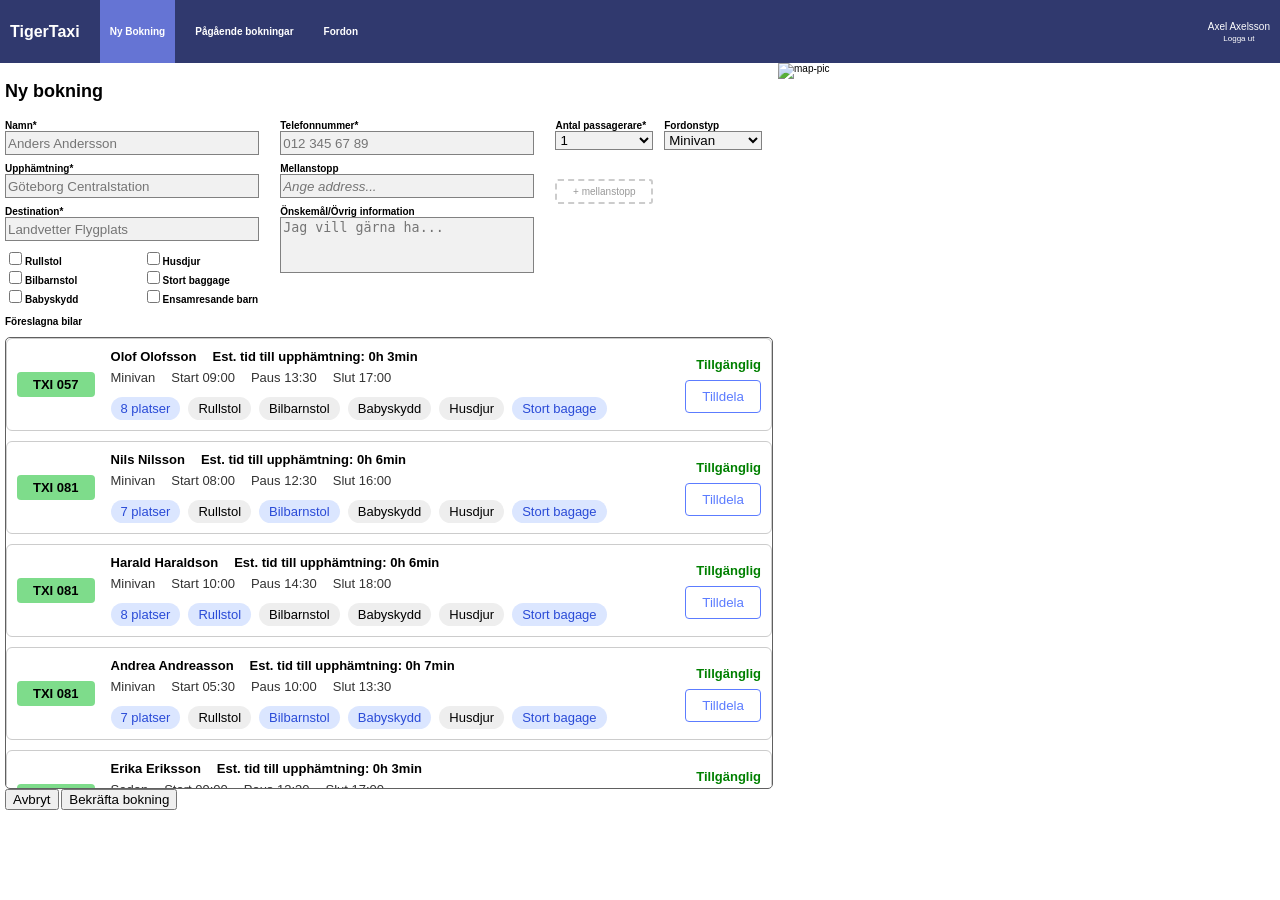
==== index.html @ eef797db "Lord help me" ====
<!DOCTYPE html>
<html lang="en">

<head>
    <meta charset="UTF-8">
    <meta name="viewport" content="width=device-width, initial-scale=1.0">
    <title>Document</title>
    <link rel="stylesheet" href="styles.css">
    <script src="script.js" defer></script>
</head>

<body>
    <div class="header">
        <div class="header-button" style="font-size: medium;">
            <p><b>TigerTaxi</b></p>
        </div>
        <div class="header-button" style="background-color: #6574d4;">
            <p><b>Ny Bokning</b></p>
        </div>
        <div class="header-button">
            <p><b>Pågående bokningar</b></p>
        </div>
        <div class="header-button">
            <p><b>Fordon</b></p>
        </div>
        <div class="header-button">
            <p>Axel Axelsson</p>
            <p class="small-text">Logga ut</p>
        </div>

    </div>
    <div class="main">
        <div class="booking-interface">
            <form action="">
                <p style="font-size: large;"><b>Ny bokning</b></p>
                <div class="forms">
                    <div class="form-1">
                        <label><b>Namn*</b> <br><input type="text" name="" id=""
                                placeholder="Anders Andersson"></label><br>
                        <label><b>Upphämtning*</b> <br><input type="text" name="" id=""
                                placeholder="Göteborg Centralstation"></label>
                        <br>
                        <label><b>Destination*</b> <br><input type="text" name="" id=""
                                placeholder="Landvetter Flygplats"></label>
                        <div class="checkboxes">
                            <label><input type="checkbox" name="" id=""><b>Rullstol</b></label>
                            <label><input type="checkbox" name="" id=""><b>Husdjur</b></label>
                            <label><input type="checkbox" name="" id=""><b>Bilbarnstol</b></label>
                            <label><input type="checkbox" name="" id=""><b>Stort baggage</b></label>
                            <label><input type="checkbox" name="" id=""><b>Babyskydd</b></label>
                            <label><input type="checkbox" name="" id=""><b>Ensamresande barn</b></label>
                        </div>
                    </div>
                    <div class="form-1">
                        <label><b>Telefonnummer*</b> <br><input type="text" name="" id=""
                                placeholder="012 345 67 89"></label><br>
                        <label><b>Mellanstopp</b> <br><input type="text" name="" id="" placeholder="Ange address..."
                                style="font-style:italic"></label><br>
                        <label><b>Önskemål/Övrig information</b> <br><textarea name="" id=""
                                placeholder="Jag vill gärna ha..."></textarea></label>
                    </div>
                    <div class="form-2">
                        <label><b>Antal passagerare*</b> <br>
                            <select name="antal-passagerare" id="">
                                <option value="1">1</option>
                                <option value="2">2</option>
                                <option value="3">3</option>
                                <option value="4">4</option>
                                <option value="5">5</option>
                                <option value="1">6</option>
                                <option value="2">7</option>
                                <option value="3">8</option>
                            </select>
                        </label><br>
                        <button class="add-stop">+ mellanstopp</button>
                    </div>
                    <div class="form-2">
                        <label><b>Fordonstyp</b> <br>
                            <select name="fordonstyp" id="">
                                <option value="minivan">Minivan</option>
                                <option value="suv">SUV</option>
                                <option value="skapbil">Skåpbil</option>
                                <option value="sedan">Sedan</option>
                                <option value="pansarvagn">Pansarvagn!!!</option>
                            </select>
                        </label><br>
                    </div>
                </div>
                <p><b>Föreslagna bilar</b></p>
                <div class="driver-select">
                    
                    <div class="card">
                        <div class="left">
                            <div class="vehicle-id">TXI 057</div>

                            <div class="content">
                                <div class="top-row">
                                    <span>Olof Olofsson</span>
                                    <span>Est. tid till upphämtning: 0h 3min</span>
                                </div>

                                <div class="meta">
                                    <span>Minivan</span>
                                    <span>Start 09:00</span>
                                    <span>Paus 13:30</span>
                                    <span>Slut 17:00</span>
                                </div>

                                <div class="tags">
                                    <span class="tag blue">8 platser</span>
                                    <span class="tag">Rullstol</span>
                                    <span class="tag">Bilbarnstol</span>
                                    <span class="tag">Babyskydd</span>
                                    <span class="tag">Husdjur</span>
                                    <span class="tag blue">Stort bagage</span>
                                </div>
                            </div>
                        </div>

                        <div class="right">
                            <div class="status">Tillgänglig</div>
                            <button class="btn">Tilldela</button>
                        </div>
                    </div>
                    <div class="card">
                        <div class="left">
                            <div class="vehicle-id">TXI 081</div>

                            <div class="content">
                                <div class="top-row">
                                    <span>Nils Nilsson</span>
                                    <span>Est. tid till upphämtning: 0h 6min</span>
                                </div>

                                <div class="meta">
                                    <span>Minivan</span>
                                    <span>Start 08:00</span>
                                    <span>Paus 12:30</span>
                                    <span>Slut 16:00</span>
                                </div>

                                <div class="tags">
                                    <span class="tag blue">7 platser</span>
                                    <span class="tag">Rullstol</span>
                                    <span class="tag blue">Bilbarnstol</span>
                                    <span class="tag">Babyskydd</span>
                                    <span class="tag">Husdjur</span>
                                    <span class="tag blue">Stort bagage</span>
                                </div>
                            </div>
                        </div>

                        <div class="right">
                            <div class="status">Tillgänglig</div>
                            <button class="btn">Tilldela</button>
                        </div>
                    </div>
                    <div class="card">
                        <div class="left">
                            <div class="vehicle-id">TXI 081</div>

                            <div class="content">
                                <div class="top-row">
                                    <span>Harald Haraldson</span>
                                    <span>Est. tid till upphämtning: 0h 6min</span>
                                </div>

                                <div class="meta">
                                    <span>Minivan</span>
                                    <span>Start 10:00</span>
                                    <span>Paus 14:30</span>
                                    <span>Slut 18:00</span>
                                </div>

                                <div class="tags">
                                    <span class="tag blue">8 platser</span>
                                    <span class="tag blue">Rullstol</span>
                                    <span class="tag">Bilbarnstol</span>
                                    <span class="tag">Babyskydd</span>
                                    <span class="tag">Husdjur</span>
                                    <span class="tag blue">Stort bagage</span>
                                </div>
                            </div>
                        </div>

                        <div class="right">
                            <div class="status">Tillgänglig</div>
                            <button class="btn">Tilldela</button>
                        </div>
                    </div>
                    <div class="card">
                        <div class="left">
                            <div class="vehicle-id">TXI 081</div>

                            <div class="content">
                                <div class="top-row">
                                    <span>Andrea Andreasson</span>
                                    <span>Est. tid till upphämtning: 0h 7min</span>
                                </div>

                                <div class="meta">
                                    <span>Minivan</span>
                                    <span>Start 05:30</span>
                                    <span>Paus 10:00</span>
                                    <span>Slut 13:30</span>
                                </div>

                                <div class="tags">
                                    <span class="tag blue">7 platser</span>
                                    <span class="tag">Rullstol</span>
                                    <span class="tag blue">Bilbarnstol</span>
                                    <span class="tag blue">Babyskydd</span>
                                    <span class="tag">Husdjur</span>
                                    <span class="tag blue">Stort bagage</span>
                                </div>
                            </div>
                        </div>

                        <div class="right">
                            <div class="status">Tillgänglig</div>
                            <button class="btn">Tilldela</button>
                        </div>
                    </div>
                    <div class="card">
                        <div class="left">
                            <div class="vehicle-id">TXI 057</div>

                            <div class="content">
                                <div class="top-row">
                                    <span>Erika Eriksson</span>
                                    <span>Est. tid till upphämtning: 0h 3min</span>
                                </div>

                                <div class="meta">
                                    <span>Sedan</span>
                                    <span>Start 09:00</span>
                                    <span>Paus 13:30</span>
                                    <span>Slut 17:00</span>
                                </div>

                                <div class="tags">
                                    <span class="tag blue">8 platser</span>
                                    <span class="tag">Rullstol</span>
                                    <span class="tag">Bilbarnstol</span>
                                    <span class="tag">Babyskydd</span>
                                    <span class="tag">Husdjur</span>
                                    <span class="tag blue">Stort bagage</span>
                                </div>
                            </div>
                        </div>

                        <div class="right">
                            <div class="status">Tillgänglig</div>
                            <button class="btn">Tilldela</button>
                        </div>
                    </div>
                </div>
                
                <button>Avbryt</button>
                <button>Bekräfta bokning</button>
            </form>
        </div>
        <div class="map">
            <img src="map.png" alt="map-pic">
        </div>
    </div>
</body>

</html>
---- styles.css ----
html, body {
    height: 100%;
    margin: 0;
    overflow: hidden;
}

body {
    margin: 0;
    padding: 0;
    font-size: x-small;
    font-family: 'Segoe UI', Tahoma, Geneva, Verdana, sans-serif
}

img {
    /* height: 100%; */
    width: 100%;
}

.header {
    display: flex;
    gap: 10px;
    background-color: #30396e;
    height: 7vh;
    color: white;
}

.header-button {
    display: flex;
    flex-direction: column;
    /* stack children vertically */
    justify-content: center;
    align-items: center;
    text-align: center;
    gap: 2px;
}

.header-button>p {
    margin-left: 10px;
    margin-right: 10px;
    margin-top: 0;
    margin-bottom: 0;
}

.header-button:last-child {
    text-align: left;
    margin-left: auto;

}

.small-text {
    font-size: 8px;
}

.main {
    display: flex;
    height: auto;
    width: 100%;
}

.booking-interface {
    width: 60%;
    margin-left: 5px;
    margin-right: 5px;
}

.forms {
    display: flex;
    flex-direction: row;
    width: 100%;

}

.form-1 {
    width: 41.75%;
}


.form-2 {
    width: 16.5%;
}

.map {
    overflow: hidden; /* prevents spill */
}

.checkboxes {
    display: grid;
    grid-template-columns: repeat(2, 1fr);
}

.add-stop {
    border: 2px dashed #ccc;
    background: transparent;
    padding: 5px 10px;
    color: #999;
    cursor: pointer;
    border-radius: 3px;
    font-size: 10px;
    margin-top: 29px;
    width: 90%;
}

input,
textarea,
select {
    background-color: #f1f1f1;
    border: 1px solid #818181;
}

textarea {
    resize: none;
    height: 50px;
    width: 90%;
    /* width: 250px; */
}

input[type='text'] {
    width: 90%;
    height: 20px;
    margin-bottom: 8px;
}

select {
    min-width: 20px;
    width: 90%;
}



/* Förarkort */


.driver-select{
    height:50vh;
    overflow-y: auto;
    border: solid rgb(96, 96, 96) 1px;
    border-radius: 5px;

}

.card {
    border: 1px solid #ccc;
    border-radius: 6px;
    padding: 10px;
    margin-bottom: 10px;
    display: flex;
    align-items: center;
    justify-content: space-between;
    font-size: small;
}

.card:hover {
    background: #e7ecff;
}

.left {
    display: flex;
    gap: 16px;
    align-items: center;
}

.vehicle-id {
    background: #7edc8b;
    padding: 5px 16px;
    border-radius: 4px;
    font-weight: bold;
}

.content {
    display: flex;
    flex-direction: column;
    gap: 6px;
}

.top-row {
    display: flex;
    gap: 16px;
    align-items: center;
    font-weight: bold;
}

.meta {
    display: flex;
    gap: 16px;
    color: #333;
}

.tags {
    display: flex;
    gap: 8px;
    margin-top: 6px;
}

.tag {
    padding: 4px 10px;
    border-radius: 16px;
    background: #eee;
    font-size: 13px;
}

.tag.blue {
    background: #dbe6ff;
    color: #2a4bd7;
}

.right {
    display: flex;
    flex-direction: column;
    align-items: flex-end;
    gap: 8px;
}

.status {
    color: green;
    font-weight: bold;
    text-align: center;
}

.btn {
    padding: 8px 16px;
    border-radius: 4px;
    border: 1px solid #5c7cff;
    background: transparent;
    color: #5c7cff;
    cursor: pointer;
}

.btn.filled {
    background: #5c7cff;
    color: #fff;
    border: none;
}
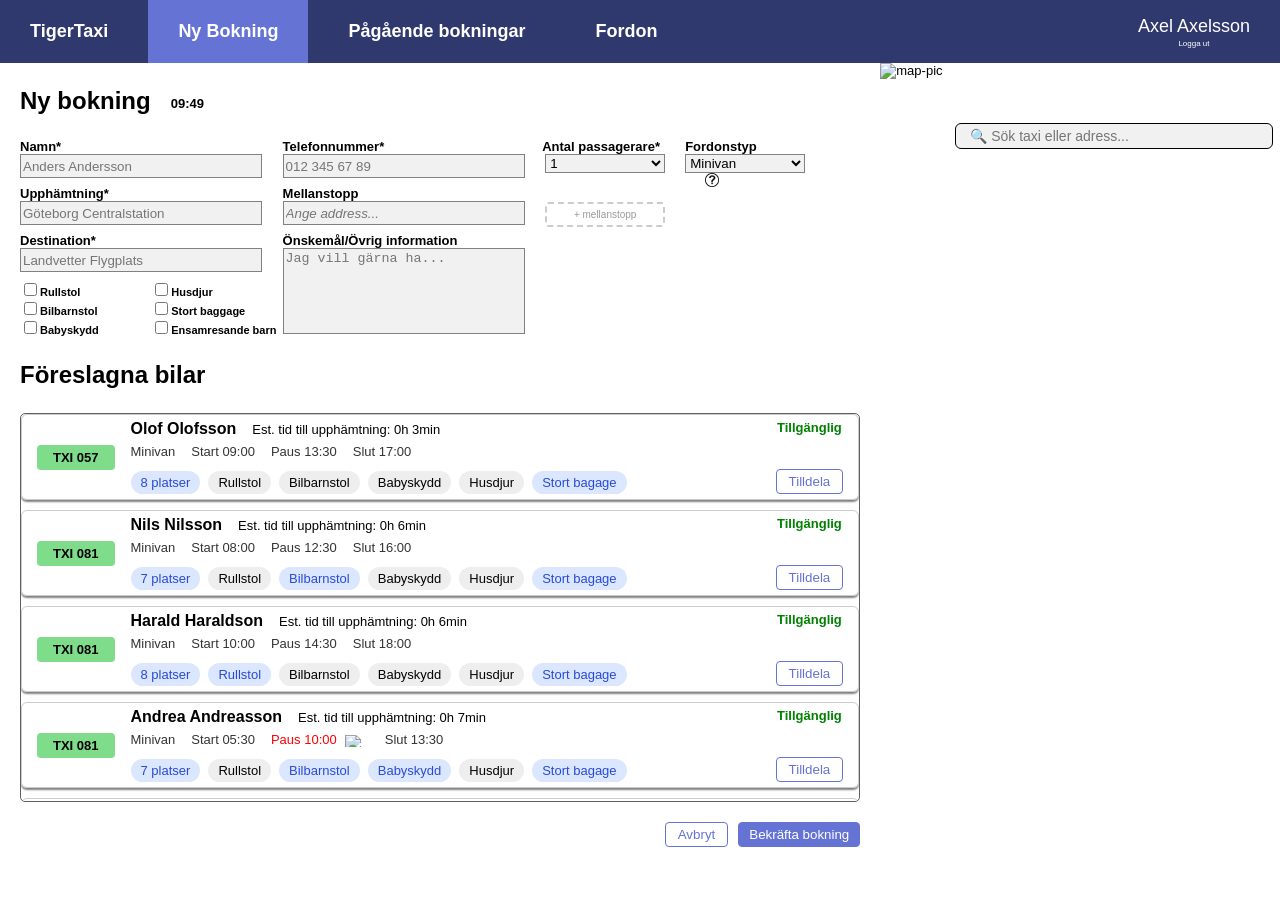
==== commit e9b6fb30: "Made confirmation.html a pop-up inside index.html" ====
--- a/index.html
+++ b/index.html
@@ -4,24 +4,24 @@
 <head>
     <meta charset="UTF-8">
     <meta name="viewport" content="width=device-width, initial-scale=1.0">
-    <title>Document</title>
+    <title>TigerTaxi</title>
     <link rel="stylesheet" href="styles.css">
     <script src="script.js" defer></script>
 </head>
 
 <body>
     <div class="header">
-        <div class="header-button" style="font-size: medium;">
+        <div class="header-button">
             <p><b>TigerTaxi</b></p>
         </div>
         <div class="header-button" style="background-color: #6574d4;">
-            <p><b>Ny Bokning</b></p>
+            <p><a href="index.html"><b>Ny Bokning</b></p></a>
         </div>
         <div class="header-button">
-            <p><b>Pågående bokningar</b></p>
+            <p><a href="ongoing-bookings.html"><b>Pågående bokningar</b></a></p>
         </div>
         <div class="header-button">
-            <p><b>Fordon</b></p>
+            <p><a href="vehicles.html"><b>Fordon</b></a></p>
         </div>
         <div class="header-button">
             <p>Axel Axelsson</p>
@@ -31,8 +31,11 @@
     </div>
     <div class="main">
         <div class="booking-interface">
-            <form action="">
-                <p style="font-size: large;"><b>Ny bokning</b></p>
+            <form>
+                <div class="form-header">
+                    <p style="font-size: x-large;"><b>Ny bokning</b></p>
+                    <p><b>09:49</b></p>
+                </div>
                 <div class="forms">
                     <div class="form-1">
                         <label><b>Namn*</b> <br><input type="text" name="" id=""
@@ -60,8 +63,8 @@
                                 placeholder="Jag vill gärna ha..."></textarea></label>
                     </div>
                     <div class="form-2">
-                        <label><b>Antal passagerare*</b> <br>
-                            <select name="antal-passagerare" id="">
+                        <label><b style="position: relative; right: 3px;">Antal passagerare*</b> <br>
+                            <select name="antal-passagerare">
                                 <option value="1">1</option>
                                 <option value="2">2</option>
                                 <option value="3">3</option>
@@ -83,19 +86,19 @@
                                 <option value="sedan">Sedan</option>
                                 <option value="pansarvagn">Pansarvagn!!!</option>
                             </select>
-                        </label><br>
+                        </label>
+                        <img src="questionmark.png" alt="question-mark" height="14px" style="margin-left: 20px;">
                     </div>
                 </div>
-                <p><b>Föreslagna bilar</b></p>
+                <p style="font-size: x-large;"><b>Föreslagna bilar</b></p>
                 <div class="driver-select">
-                    
                     <div class="card">
                         <div class="left">
                             <div class="vehicle-id">TXI 057</div>
 
                             <div class="content">
                                 <div class="top-row">
-                                    <span>Olof Olofsson</span>
+                                    <span class="driver-name">Olof Olofsson</span>
                                     <span>Est. tid till upphämtning: 0h 3min</span>
                                 </div>
 
@@ -118,7 +121,7 @@
                         </div>
 
                         <div class="right">
-                            <div class="status">Tillgänglig</div>
+                            <div class="status-available">Tillgänglig</div>
                             <button class="btn">Tilldela</button>
                         </div>
                     </div>
@@ -128,7 +131,7 @@
 
                             <div class="content">
                                 <div class="top-row">
-                                    <span>Nils Nilsson</span>
+                                    <span class="driver-name">Nils Nilsson</span>
                                     <span>Est. tid till upphämtning: 0h 6min</span>
                                 </div>
 
@@ -151,7 +154,7 @@
                         </div>
 
                         <div class="right">
-                            <div class="status">Tillgänglig</div>
+                            <div class="status-available">Tillgänglig</div>
                             <button class="btn">Tilldela</button>
                         </div>
                     </div>
@@ -161,7 +164,7 @@
 
                             <div class="content">
                                 <div class="top-row">
-                                    <span>Harald Haraldson</span>
+                                    <span class="driver-name">Harald Haraldson</span>
                                     <span>Est. tid till upphämtning: 0h 6min</span>
                                 </div>
 
@@ -184,7 +187,7 @@
                         </div>
 
                         <div class="right">
-                            <div class="status">Tillgänglig</div>
+                            <div class="status-available">Tillgänglig</div>
                             <button class="btn">Tilldela</button>
                         </div>
                     </div>
@@ -194,14 +197,15 @@
 
                             <div class="content">
                                 <div class="top-row">
-                                    <span>Andrea Andreasson</span>
+                                    <span class="driver-name">Andrea Andreasson</span>
                                     <span>Est. tid till upphämtning: 0h 7min</span>
                                 </div>
 
                                 <div class="meta">
                                     <span>Minivan</span>
                                     <span>Start 05:30</span>
-                                    <span>Paus 10:00</span>
+                                    <span style="color: red;">Paus 10:00</span><img src="alert.png" height="12px"
+                                        style="position: relative; right: 8px; top: 3px;">
                                     <span>Slut 13:30</span>
                                 </div>
 
@@ -217,7 +221,7 @@
                         </div>
 
                         <div class="right">
-                            <div class="status">Tillgänglig</div>
+                            <div class="status-available">Tillgänglig</div>
                             <button class="btn">Tilldela</button>
                         </div>
                     </div>
@@ -227,7 +231,7 @@
 
                             <div class="content">
                                 <div class="top-row">
-                                    <span>Erika Eriksson</span>
+                                    <span class="driver-name">Erika Eriksson</span>
                                     <span>Est. tid till upphämtning: 0h 3min</span>
                                 </div>
 
@@ -250,19 +254,68 @@
                         </div>
 
                         <div class="right">
-                            <div class="status">Tillgänglig</div>
+                            <div class="status-available">Tillgänglig</div>
                             <button class="btn">Tilldela</button>
                         </div>
                     </div>
                 </div>
-                
-                <button>Avbryt</button>
-                <button>Bekräfta bokning</button>
+
+                <div class="last-btns">
+                    <button class="btn">Avbryt</button>
+                    <button type="button" class="btn-filled" onclick="openPopup()">Bekräfta bokning</button>
+                </div>
             </form>
         </div>
         <div class="map">
             <img src="map.png" alt="map-pic">
-        </div>
+            <div id="map"></div>
+            <div class="map-search">
+                <input type="text" placeholder="🔍 Sök taxi eller adress..." />
+            </div>
+        </div>
+    </div>
+
+    <div class="overlay" id="overlay"></div>
+    
+    <div class="confirmation-popup" id="confirmation-popup">
+        <div class="confirmation-header">
+            <img src="checkmark.png" alt="checkmark" height="50px">
+            <h1>Bokning bekräftad</h1>
+            <p>BK-1042 | 2026-04-07 | 09:49</p>
+        </div>
+        <div class="confirmation-info">
+            <div class="info-item">
+                <p><b>Kund</b></p>
+                <p>Anders Andersson</p>
+                <p class="greyed-text">012 345 67 89</p>
+            </div>
+            <div class="info-item">
+                <p><b>Taxi</b></p>
+                <p>TXI 081 </p>
+                <p class="greyed-text">Nils Nilsson</p>
+            </div>
+            <div class="info-item">
+                <p><b>Passagerare</b></p>
+                <p>4</p>
+            </div>
+            <div class="info-item">
+                <p><b>Från</b></p>
+                <p>Göteborg Centralstation</p>
+            </div>
+            <div class="info-item">
+                <p><b>Till</b></p>
+                <p>Landvetter flygplats</p>
+            </div>
+        </div>
+        <br>
+        <div class="misc-info">
+            <p><b>Önskemål/Övrig information:</b></p>
+            <p>Bilbarnstol, Stort baggage</p>
+            <p class="greyed-text">Behöver två bilbarnstolar samt hjälp med baggage</p>
+        </div>
+        <br>
+        <button type="submit" class="btn-filled" onclick="closePopup()">OK</button>
+        <br><br>
     </div>
 </body>
 
--- a/styles.css
+++ b/styles.css
@@ -1,27 +1,26 @@
-html, body {
+html,
+body {
     height: 100%;
     margin: 0;
-    overflow: hidden;
+    /* overflow: hidden; */
 }
 
 body {
     margin: 0;
     padding: 0;
-    font-size: x-small;
-    font-family: 'Segoe UI', Tahoma, Geneva, Verdana, sans-serif
-}
-
-img {
-    /* height: 100%; */
-    width: 100%;
+    font-size: small;
+    font-family: 'Segoe UI', Tahoma, Geneva, Verdana, sans-serif;
 }
 
 .header {
     display: flex;
+    font-size: large;
     gap: 10px;
     background-color: #30396e;
     height: 7vh;
     color: white;
+    position: relative;
+    z-index: 100;
 }
 
 .header-button {
@@ -35,8 +34,8 @@
 }
 
 .header-button>p {
-    margin-left: 10px;
-    margin-right: 10px;
+    margin-left: 30px;
+    margin-right: 30px;
     margin-top: 0;
     margin-bottom: 0;
 }
@@ -47,40 +46,99 @@
 
 }
 
+.checkboxes {
+    font-size: 11px;
+}
+
 .small-text {
     font-size: 8px;
 }
 
 .main {
     display: flex;
-    height: auto;
-    width: 100%;
+    height: 93vh;
+    width: 100%;
+    min-height: 0;
 }
 
 .booking-interface {
-    width: 60%;
-    margin-left: 5px;
-    margin-right: 5px;
+    width: 70%;
+    /* margin-left: 5px;
+    margin-right: 5px; */
+    margin: 0 20px;
 }
 
 .forms {
     display: flex;
     flex-direction: row;
     width: 100%;
-
+    align-items: flex-start;
+}
+
+.form-header {
+    display: flex;
+    align-items: center;
+    gap: 20px;
+}
+
+.form-header p:nth-child(2) {
+    margin-top: 18px;
 }
 
 .form-1 {
-    width: 41.75%;
-}
-
+    width: 31.75%;
+}
 
 .form-2 {
-    width: 16.5%;
+    /* width: 18.25%; */
+    width: auto;
+    /* display: flex; */
+    /* align-items: center;
+    gap: 5px; */
+    margin-right: 20px;
+}
+
+select {
+    min-width: 20px;
+    width: 120px;
 }
 
 .map {
-    overflow: hidden; /* prevents spill */
+    width: 33.3%;
+    height: 100%;
+    overflow: hidden;
+    position: relative;
+}
+
+.map img {
+    width: 100%;
+    height: 100%;
+    object-fit: cover;
+    object-position: center;
+    /* keeps crop centered */
+}
+
+#map {
+    width: 100%;
+    height: 100%;
+}
+
+/* Search bar */
+.map-search {
+    position: absolute;
+    top: 60px;
+    left: 75px;
+    width: 80%;
+    z-index: 50;
+}
+
+.map-search input {
+    width: 100%;
+    padding: 2px 14px;
+    border-radius: 6px;
+    border: 1px solid black;
+    background: #f1f1f1;
+    font-size: 14px;
 }
 
 .checkboxes {
@@ -97,7 +155,7 @@
     border-radius: 3px;
     font-size: 10px;
     margin-top: 29px;
-    width: 90%;
+    width: 120px;
 }
 
 input,
@@ -109,7 +167,7 @@
 
 textarea {
     resize: none;
-    height: 50px;
+    height: 80px;
     width: 90%;
     /* width: 250px; */
 }
@@ -120,9 +178,9 @@
     margin-bottom: 8px;
 }
 
-select {
-    min-width: 20px;
-    width: 90%;
+a {
+    color: white;
+    text-decoration: none;
 }
 
 
@@ -130,23 +188,39 @@
 /* Förarkort */
 
 
-.driver-select{
-    height:50vh;
+.driver-select {
+    display: flex;
+    flex-direction: column;
+    max-height: 43vh;
     overflow-y: auto;
     border: solid rgb(96, 96, 96) 1px;
     border-radius: 5px;
-
+    gap: 10px;
+}
+
+.driver-select-large {
+    display: flex;
+    flex-direction: column;
+    max-height: 130vh;
+    overflow-y: auto;
+    border: solid rgb(96, 96, 96) 1px;
+    border-radius: 5px;
+    gap: 10px;
+}
+
+.driver-name {
+    font-size: medium;
+    font-weight: bold;
 }
 
 .card {
     border: 1px solid #ccc;
     border-radius: 6px;
-    padding: 10px;
-    margin-bottom: 10px;
-    display: flex;
-    align-items: center;
+    padding: 5px 15px;
+    display: flex;
+    align-items: stretch;
     justify-content: space-between;
-    font-size: small;
+    box-shadow: 0 2px 2px grey;
 }
 
 .card:hover {
@@ -157,6 +231,14 @@
     display: flex;
     gap: 16px;
     align-items: center;
+}
+
+.right {
+    display: flex;
+    flex-direction: column;
+    /* gap: 8px; */
+    justify-content: space-between;
+    /* height: 100%; */
 }
 
 .vehicle-id {
@@ -176,7 +258,6 @@
     display: flex;
     gap: 16px;
     align-items: center;
-    font-weight: bold;
 }
 
 .meta {
@@ -203,30 +284,132 @@
     color: #2a4bd7;
 }
 
-.right {
-    display: flex;
-    flex-direction: column;
-    align-items: flex-end;
-    gap: 8px;
-}
-
-.status {
+.status-available {
     color: green;
     font-weight: bold;
     text-align: center;
 }
 
+.status-busy {
+    color: #8e591d;
+    font-weight: bold;
+    font-size: medium;
+    text-align: center;
+}
+
+.wish {
+    background-color: #cdd3ee;
+    color: #454d70;
+    max-width: 270px;
+    padding: 5px 5px;
+    border-radius: 5px;
+}
+
+.wish p {
+    margin: 0;
+}
+
 .btn {
-    padding: 8px 16px;
+    padding: 4px 12px;
     border-radius: 4px;
-    border: 1px solid #5c7cff;
+    border: 1px solid #6574d4;
     background: transparent;
-    color: #5c7cff;
+    color: #6574d4;
     cursor: pointer;
-}
-
-.btn.filled {
-    background: #5c7cff;
-    color: #fff;
-    border: none;
+    /* margin-left: 10px; */
+    /* margin-right: 10px; */
+}
+
+.btn-filled {
+    padding: 4px 10px;
+    border-radius: 4px;
+    border: 1px solid #6574d4;
+    background: #6574d4;
+    color: white;
+    cursor: pointer;
+}
+
+.last-btns {
+    display: flex;
+    justify-content: right;
+    margin-top: 20px;
+    gap: 10px;
+}
+
+.vehicle-search {
+    display: flex;
+    gap: 20px;
+    width: 30%;
+    margin-bottom: 10px;
+}
+
+.vehicle-search select {
+    height: 25px;
+}
+
+
+/* overlay */
+
+.overlay {
+    display: none;
+    position: fixed;
+    top: 0;
+    left: 0;
+    width: 100%;
+    height: 100%;
+    background: rgba(0, 0, 0, 0.5);
+    z-index: 99;
+}
+
+
+/* confirmation-popup */
+
+.confirmation-popup {
+    z-index: 100;
+    visibility: hidden;
+    background-color: white;
+    position: relative;
+    left: 600px;
+    bottom: 780px;
+    border: 2px solid black;
+    width: 800px;
+    padding-top: 15px;
+    padding-left: 40px;
+}
+
+.confirmation-popup .btn-filled {
+    display: block;
+    margin-left: auto;
+    margin-right: 40px;
+}
+
+.confirmation-header {
+    text-align: center;
+}
+
+.confirmation-container img {
+    width: 20px;
+    height: auto;
+    margin-bottom: 0;
+}
+
+.confirmation-container h1 {
+    margin-top: 0;
+}
+
+.confirmation-container {}
+
+.confirmation-info {
+    margin: auto;
+    display: flex;
+    justify-content: center;
+    flex-direction: row;
+}
+
+.info-item {
+    width: 300px;
+}
+
+.greyed-text {
+    color: #818181;
 }
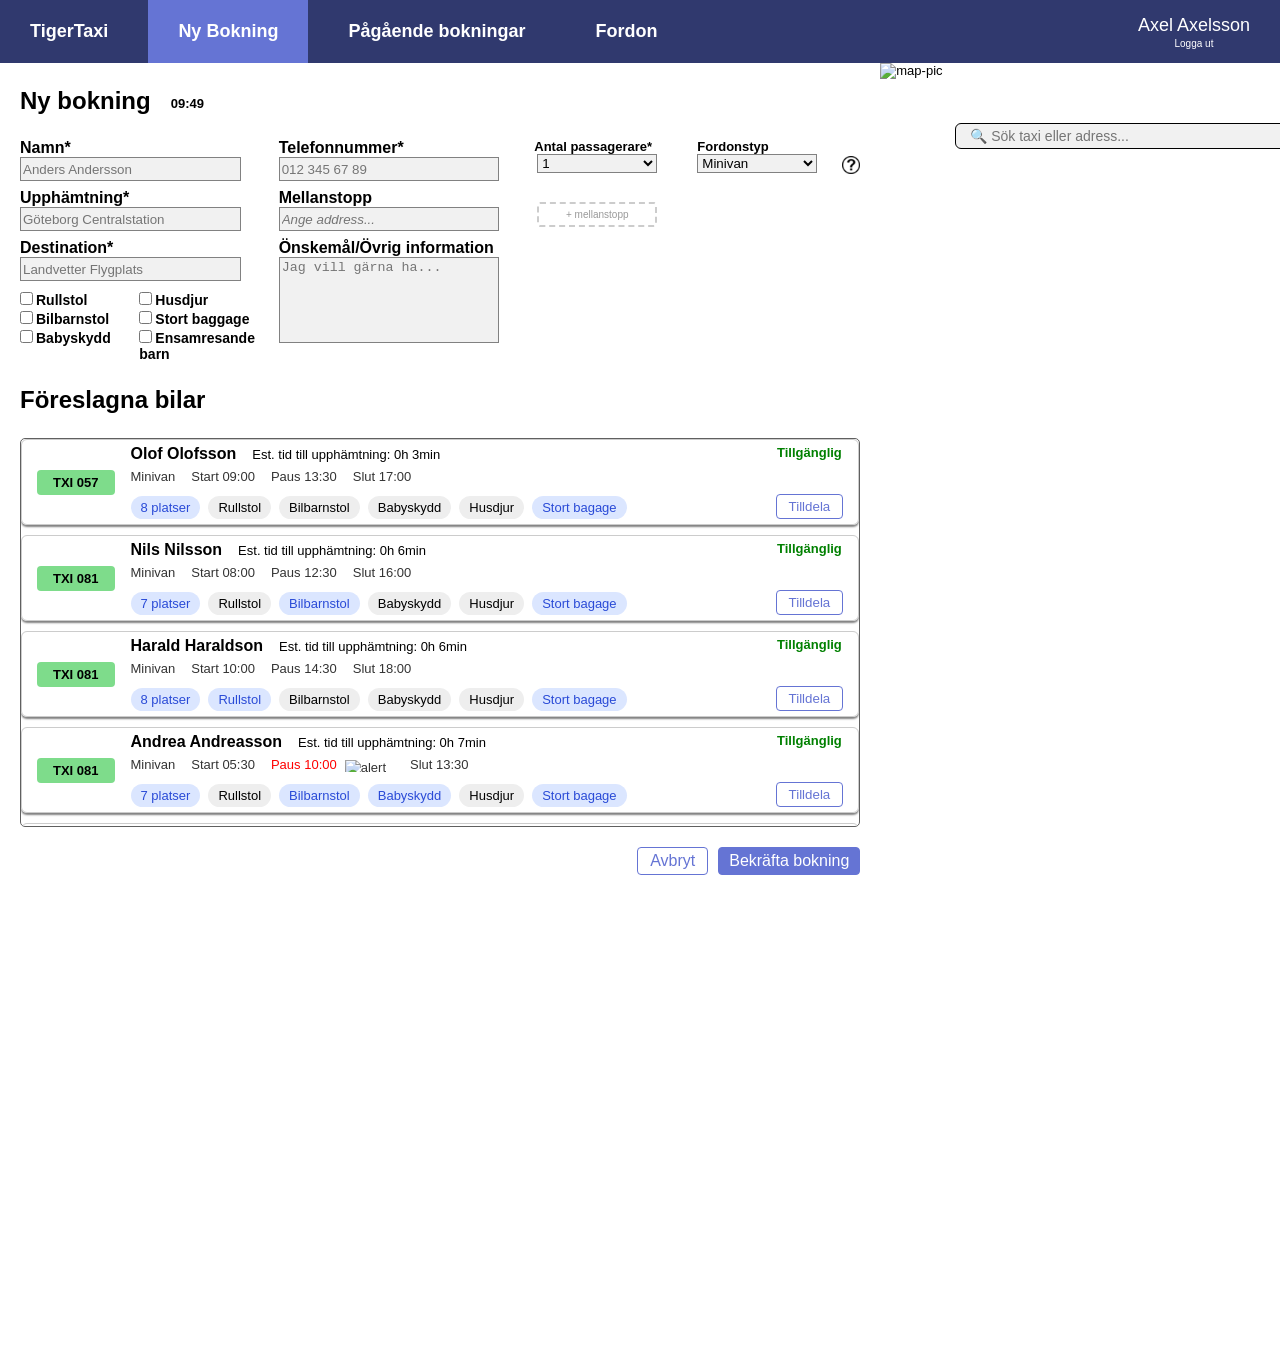
==== commit c0db12a1: "Fixed htmls and css, removed confirmation.html" ====
--- a/index.html
+++ b/index.html
@@ -14,21 +14,25 @@
         <div class="header-button">
             <p><b>TigerTaxi</b></p>
         </div>
+
         <div class="header-button" style="background-color: #6574d4;">
-            <p><a href="index.html"><b>Ny Bokning</b></p></a>
-        </div>
+            <p><a href="index.html"><b>Ny Bokning</b></a></p>
+        </div>
+
         <div class="header-button">
             <p><a href="ongoing-bookings.html"><b>Pågående bokningar</b></a></p>
         </div>
+
         <div class="header-button">
             <p><a href="vehicles.html"><b>Fordon</b></a></p>
         </div>
+
         <div class="header-button">
             <p>Axel Axelsson</p>
-            <p class="small-text">Logga ut</p>
-        </div>
-
+            <p style="font-size: 10px">Logga ut</p>
+        </div>
     </div>
+
     <div class="main">
         <div class="booking-interface">
             <form>
@@ -36,32 +40,35 @@
                     <p style="font-size: x-large;"><b>Ny bokning</b></p>
                     <p><b>09:49</b></p>
                 </div>
+
                 <div class="forms">
                     <div class="form-1">
-                        <label><b>Namn*</b> <br><input type="text" name="" id=""
+                        <label><b>Namn*</b> <br><input type="text"
                                 placeholder="Anders Andersson"></label><br>
-                        <label><b>Upphämtning*</b> <br><input type="text" name="" id=""
+                        <label><b>Upphämtning*</b> <br><input type="text"
                                 placeholder="Göteborg Centralstation"></label>
                         <br>
-                        <label><b>Destination*</b> <br><input type="text" name="" id=""
+                        <label><b>Destination*</b> <br><input type="text"
                                 placeholder="Landvetter Flygplats"></label>
                         <div class="checkboxes">
-                            <label><input type="checkbox" name="" id=""><b>Rullstol</b></label>
-                            <label><input type="checkbox" name="" id=""><b>Husdjur</b></label>
-                            <label><input type="checkbox" name="" id=""><b>Bilbarnstol</b></label>
-                            <label><input type="checkbox" name="" id=""><b>Stort baggage</b></label>
-                            <label><input type="checkbox" name="" id=""><b>Babyskydd</b></label>
-                            <label><input type="checkbox" name="" id=""><b>Ensamresande barn</b></label>
-                        </div>
-                    </div>
+                            <label><input type="checkbox"><b>Rullstol</b></label>
+                            <label><input type="checkbox"><b>Husdjur</b></label>
+                            <label><input type="checkbox"><b>Bilbarnstol</b></label>
+                            <label><input type="checkbox"><b>Stort baggage</b></label>
+                            <label><input type="checkbox"><b>Babyskydd</b></label>
+                            <label><input type="checkbox"><b>Ensamresande barn</b></label>
+                        </div>
+                    </div>
+
                     <div class="form-1">
-                        <label><b>Telefonnummer*</b> <br><input type="text" name="" id=""
+                        <label><b>Telefonnummer*</b> <br><input type="text"
                                 placeholder="012 345 67 89"></label><br>
-                        <label><b>Mellanstopp</b> <br><input type="text" name="" id="" placeholder="Ange address..."
+                        <label><b>Mellanstopp</b> <br><input type="text" placeholder="Ange address..."
                                 style="font-style:italic"></label><br>
-                        <label><b>Önskemål/Övrig information</b> <br><textarea name="" id=""
+                        <label><b>Önskemål/Övrig information</b> <br><textarea
                                 placeholder="Jag vill gärna ha..."></textarea></label>
                     </div>
+
                     <div class="form-2">
                         <label><b style="position: relative; right: 3px;">Antal passagerare*</b> <br>
                             <select name="antal-passagerare">
@@ -77,9 +84,10 @@
                         </label><br>
                         <button class="add-stop">+ mellanstopp</button>
                     </div>
+
                     <div class="form-2">
                         <label><b>Fordonstyp</b> <br>
-                            <select name="fordonstyp" id="">
+                            <select name="fordonstyp">
                                 <option value="minivan">Minivan</option>
                                 <option value="suv">SUV</option>
                                 <option value="skapbil">Skåpbil</option>
@@ -87,7 +95,10 @@
                                 <option value="pansarvagn">Pansarvagn!!!</option>
                             </select>
                         </label>
-                        <img src="questionmark.png" alt="question-mark" height="14px" style="margin-left: 20px;">
+                    </div>
+
+                    <div class="form2">
+                        <img src="questionmark.png" alt="question-mark" height="18" style="margin-top: 17px; margin-left: -15px; cursor: pointer;">
                     </div>
                 </div>
                 <p style="font-size: x-large;"><b>Föreslagna bilar</b></p>
@@ -204,7 +215,7 @@
                                 <div class="meta">
                                     <span>Minivan</span>
                                     <span>Start 05:30</span>
-                                    <span style="color: red;">Paus 10:00</span><img src="alert.png" height="12px"
+                                    <span style="color: red;">Paus 10:00</span><img src="alert.png" alt="alert" height="12"
                                         style="position: relative; right: 8px; top: 3px;">
                                     <span>Slut 13:30</span>
                                 </div>
@@ -259,10 +270,9 @@
                         </div>
                     </div>
                 </div>
-
                 <div class="last-btns">
-                    <button class="btn">Avbryt</button>
-                    <button type="button" class="btn-filled" onclick="openPopup()">Bekräfta bokning</button>
+                    <button class="btn" style="font-size: medium;">Avbryt</button>
+                    <button type="button" class="btn-filled" onclick="openPopup()" style="font-size: medium;">Bekräfta bokning</button>
                 </div>
             </form>
         </div>
@@ -279,29 +289,34 @@
     
     <div class="confirmation-popup" id="confirmation-popup">
         <div class="confirmation-header">
-            <img src="checkmark.png" alt="checkmark" height="50px">
+            <img src="checkmark.png" alt="checkmark" height="50">
             <h1>Bokning bekräftad</h1>
             <p>BK-1042 | 2026-04-07 | 09:49</p>
         </div>
+
         <div class="confirmation-info">
             <div class="info-item">
                 <p><b>Kund</b></p>
                 <p>Anders Andersson</p>
                 <p class="greyed-text">012 345 67 89</p>
             </div>
+
             <div class="info-item">
                 <p><b>Taxi</b></p>
                 <p>TXI 081 </p>
                 <p class="greyed-text">Nils Nilsson</p>
             </div>
+
             <div class="info-item">
                 <p><b>Passagerare</b></p>
                 <p>4</p>
             </div>
+
             <div class="info-item">
                 <p><b>Från</b></p>
                 <p>Göteborg Centralstation</p>
             </div>
+
             <div class="info-item">
                 <p><b>Till</b></p>
                 <p>Landvetter flygplats</p>
--- a/styles.css
+++ b/styles.css
@@ -2,7 +2,7 @@
 body {
     height: 100%;
     margin: 0;
-    /* overflow: hidden; */
+    overflow: hidden;
 }
 
 body {
@@ -11,6 +11,43 @@
     font-size: small;
     font-family: 'Segoe UI', Tahoma, Geneva, Verdana, sans-serif;
 }
+
+select {
+    min-width: 20px;
+    width: 120px;
+    cursor: pointer;
+}
+
+input,
+textarea,
+select {
+    background-color: #f1f1f1;
+    border: 1px solid #818181;
+}
+
+textarea {
+    resize: none;
+    height: 80px;
+    width: 90%;
+}
+
+input[type='text'] {
+    width: 90%;
+    height: 20px;
+    margin-bottom: 8px;
+}
+
+input[type='checkbox'] {
+    margin-left: 0;
+}
+
+a {
+    color: white;
+    text-decoration: none;
+}
+
+
+/* Header */
 
 .header {
     display: flex;
@@ -26,14 +63,13 @@
 .header-button {
     display: flex;
     flex-direction: column;
-    /* stack children vertically */
     justify-content: center;
     align-items: center;
     text-align: center;
     gap: 2px;
 }
 
-.header-button>p {
+.header-button > p {
     margin-left: 30px;
     margin-right: 30px;
     margin-top: 0;
@@ -46,13 +82,8 @@
 
 }
 
-.checkboxes {
-    font-size: 11px;
-}
-
-.small-text {
-    font-size: 8px;
-}
+
+/* Main */
 
 .main {
     display: flex;
@@ -63,8 +94,6 @@
 
 .booking-interface {
     width: 70%;
-    /* margin-left: 5px;
-    margin-right: 5px; */
     margin: 0 20px;
 }
 
@@ -73,6 +102,12 @@
     flex-direction: row;
     width: 100%;
     align-items: flex-start;
+    justify-content: center;
+    gap: 20px;
+}
+
+.forms:last-child {
+    gap: 35px;
 }
 
 .form-header {
@@ -87,20 +122,12 @@
 
 .form-1 {
     width: 31.75%;
+    font-size: medium;
 }
 
 .form-2 {
-    /* width: 18.25%; */
     width: auto;
-    /* display: flex; */
-    /* align-items: center;
-    gap: 5px; */
     margin-right: 20px;
-}
-
-select {
-    min-width: 20px;
-    width: 120px;
 }
 
 .map {
@@ -115,7 +142,6 @@
     height: 100%;
     object-fit: cover;
     object-position: center;
-    /* keeps crop centered */
 }
 
 #map {
@@ -123,7 +149,9 @@
     height: 100%;
 }
 
+
 /* Search bar */
+
 .map-search {
     position: absolute;
     top: 60px;
@@ -144,6 +172,7 @@
 .checkboxes {
     display: grid;
     grid-template-columns: repeat(2, 1fr);
+    font-size: 14px;
 }
 
 .add-stop {
@@ -158,35 +187,8 @@
     width: 120px;
 }
 
-input,
-textarea,
-select {
-    background-color: #f1f1f1;
-    border: 1px solid #818181;
-}
-
-textarea {
-    resize: none;
-    height: 80px;
-    width: 90%;
-    /* width: 250px; */
-}
-
-input[type='text'] {
-    width: 90%;
-    height: 20px;
-    margin-bottom: 8px;
-}
-
-a {
-    color: white;
-    text-decoration: none;
-}
-
-
-
-/* Förarkort */
-
+
+/* Driver cards */
 
 .driver-select {
     display: flex;
@@ -236,9 +238,7 @@
 .right {
     display: flex;
     flex-direction: column;
-    /* gap: 8px; */
     justify-content: space-between;
-    /* height: 100%; */
 }
 
 .vehicle-id {
@@ -300,6 +300,7 @@
 .wish {
     background-color: #cdd3ee;
     color: #454d70;
+    height: 45px;
     max-width: 270px;
     padding: 5px 5px;
     border-radius: 5px;
@@ -316,8 +317,6 @@
     background: transparent;
     color: #6574d4;
     cursor: pointer;
-    /* margin-left: 10px; */
-    /* margin-right: 10px; */
 }
 
 .btn-filled {
@@ -348,7 +347,7 @@
 }
 
 
-/* overlay */
+/* Overlay */
 
 .overlay {
     display: none;
@@ -362,7 +361,7 @@
 }
 
 
-/* confirmation-popup */
+/* Confirmation-popup */
 
 .confirmation-popup {
     z-index: 100;
@@ -397,8 +396,6 @@
     margin-top: 0;
 }
 
-.confirmation-container {}
-
 .confirmation-info {
     margin: auto;
     display: flex;
